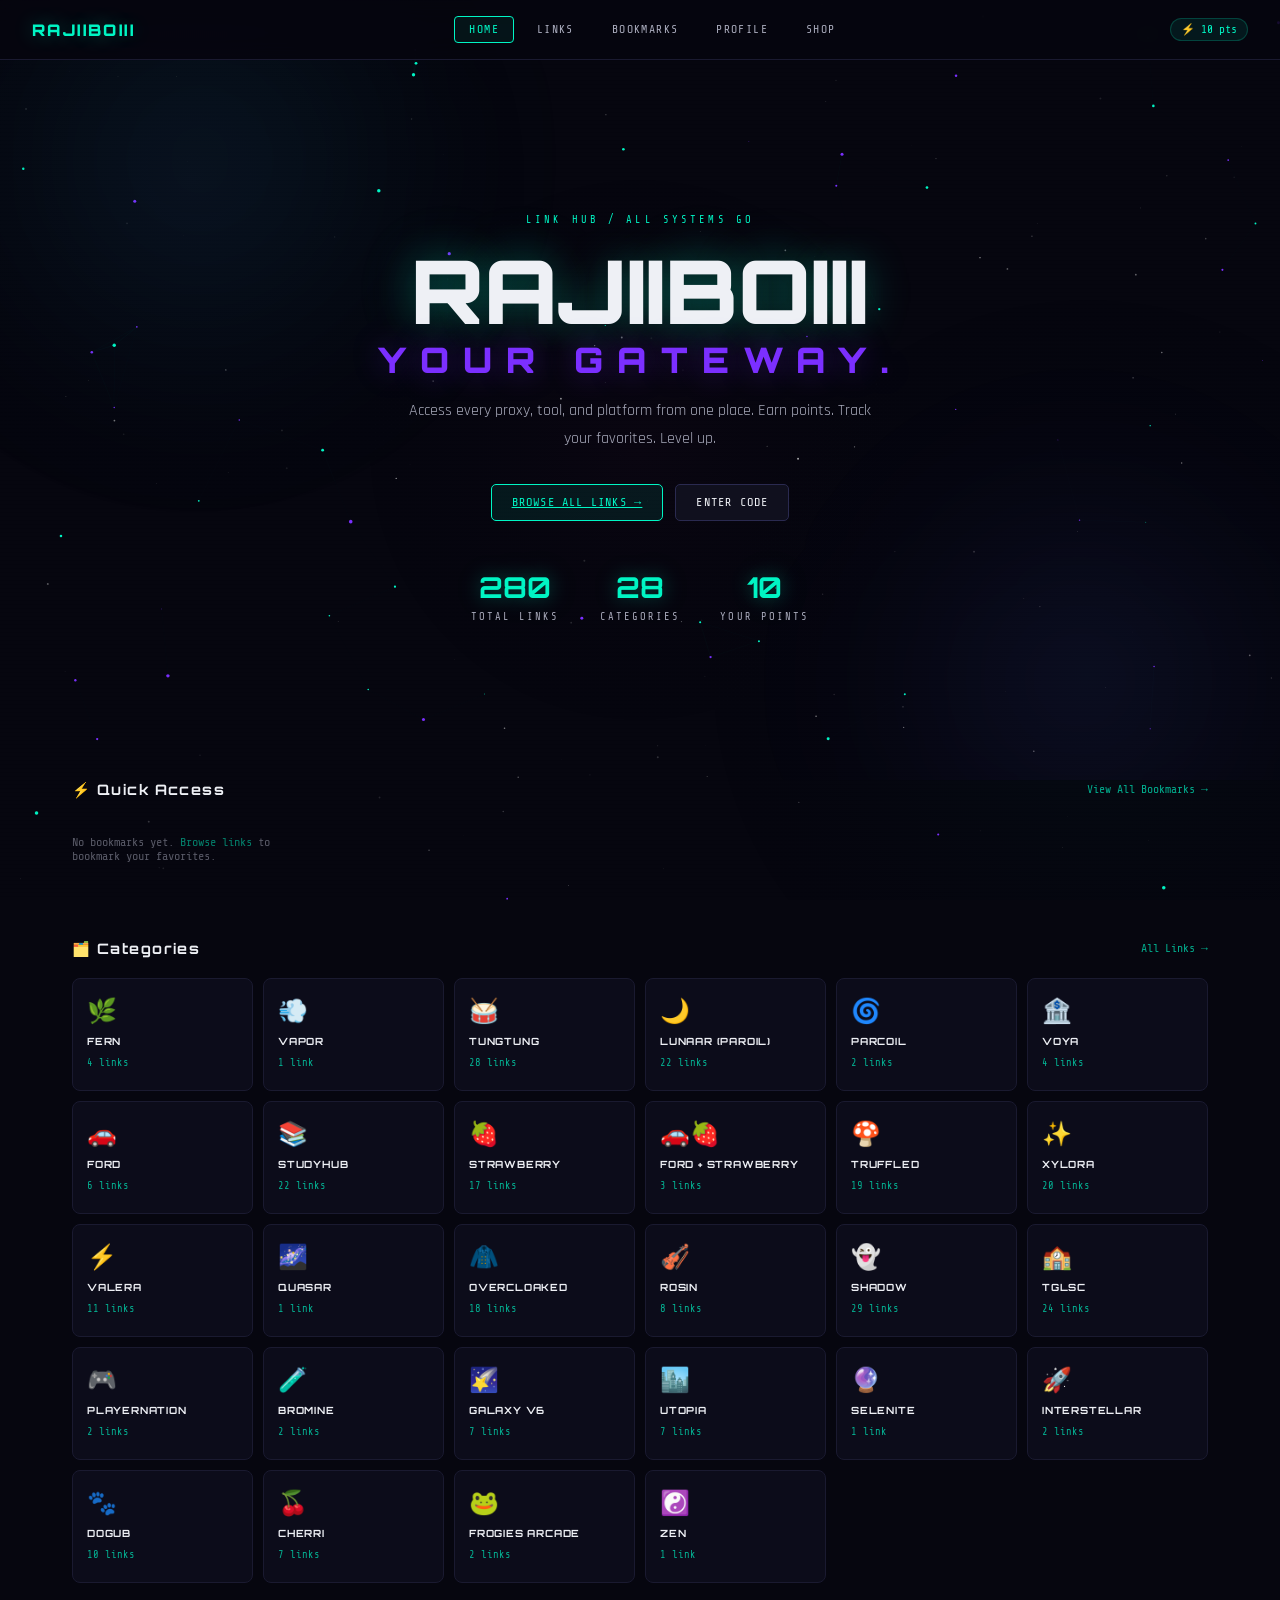
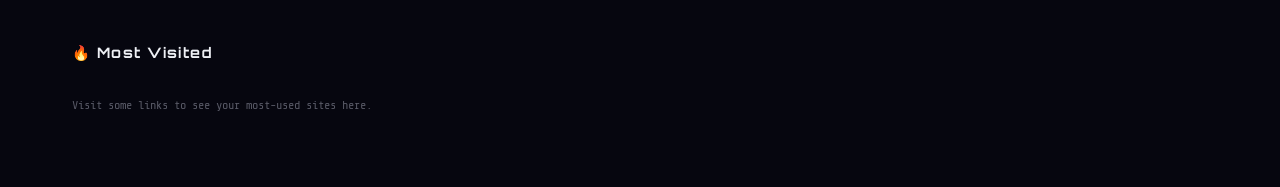
==== V1.1/index.html @ 8912cf73 "Add files via upload" ====
<!DOCTYPE html>
<html lang="en">
<head>
  <meta charset="UTF-8">
  <meta name="viewport" content="width=device-width, initial-scale=1.0">
  <title>RAJIIBOIII — Hub</title>
  <link rel="stylesheet" href="css/shared.css">
  <link rel="stylesheet" href="css/home.css">
</head>
<body>
  <canvas id="bg-canvas"></canvas>
  <div class="scanline"></div>
  <div id="toast-container"></div>

  <!-- NAV -->
  <nav>
    <a href="index.html" class="nav-logo">RAJIIBOIII</a>
    <div class="nav-links">
      <a href="index.html" class="active">Home</a>
      <a href="pages/links.html">Links</a>
      <a href="pages/bookmarks.html">Bookmarks</a>
      <a href="pages/profile.html">Profile</a>
      <a href="pages/coming-soon.html">Shop</a>
    </div>
    <div class="nav-right">
      <span id="points-display">⚡ 0 pts</span>
      <span id="title-badge"></span>
    </div>
  </nav>

  <div class="page-wrap">
    <!-- HERO -->
    <section class="hero">
      <div class="hero-glow glow-1"></div>
      <div class="hero-glow glow-2"></div>
      <div class="hero-inner">
        <div class="hero-label">LINK HUB / ALL SYSTEMS GO</div>
        <h1 class="hero-title">
          <span class="hero-name">RAJIIBOIII</span><br>
          <span class="hero-sub">YOUR GATEWAY.</span>
        </h1>
        <p class="hero-desc">Access every proxy, tool, and platform from one place. Earn points. Track your favorites. Level up.</p>
        <div class="hero-actions">
          <a href="pages/links.html" class="btn primary">Browse All Links →</a>
          <button class="btn" onclick="openCodeModal()">Enter Code</button>
        </div>
        <div class="hero-stats">
          <div class="stat-item">
            <span class="stat-num" id="total-links-count">—</span>
            <span class="stat-label">Total Links</span>
          </div>
          <div class="stat-item">
            <span class="stat-num" id="total-cats-count">—</span>
            <span class="stat-label">Categories</span>
          </div>
          <div class="stat-item">
            <span class="stat-num" id="user-pts-count">—</span>
            <span class="stat-label">Your Points</span>
          </div>
        </div>
      </div>
    </section>

    <!-- QUICK ACCESS (bookmarks) -->
    <section class="section">
      <div class="section-header">
        <h2 class="section-title">⚡ Quick Access</h2>
        <a href="pages/bookmarks.html" class="section-link">View All Bookmarks →</a>
      </div>
      <div id="quick-bookmarks" class="quick-grid">
        <div class="empty-state" id="bm-empty">No bookmarks yet. <a href="pages/links.html">Browse links</a> to bookmark your favorites.</div>
      </div>
    </section>

    <!-- CATEGORY PREVIEW GRID -->
    <section class="section">
      <div class="section-header">
        <h2 class="section-title">🗂️ Categories</h2>
        <a href="pages/links.html" class="section-link">All Links →</a>
      </div>
      <div id="cat-grid" class="cat-grid"></div>
    </section>

    <!-- MOST VISITED -->
    <section class="section">
      <div class="section-header">
        <h2 class="section-title">🔥 Most Visited</h2>
      </div>
      <div id="most-visited" class="most-visited">
        <div class="empty-state" id="mv-empty">Visit some links to see your most-used sites here.</div>
      </div>
    </section>
  </div>

  <!-- CODE MODAL -->
  <div class="modal-overlay" id="code-modal">
    <div class="modal">
      <button class="modal-close" onclick="closeModal('code-modal')">✕</button>
      <h2>🔑 Enter Code</h2>
      <p style="font-size:0.85rem;color:var(--text);margin-bottom:16px;">Got a secret code? Enter it below to unlock a title and bonus points.</p>
      <input class="input-field" id="code-input" type="text" placeholder="Enter your code..." style="margin-bottom:12px;" onkeydown="if(event.key==='Enter') submitCode()">
      <button class="btn primary" onclick="submitCode()" style="width:100%">Redeem Code</button>
      <div id="code-result" style="margin-top:12px;font-size:0.8rem;font-family:'Share Tech Mono',monospace;"></div>
    </div>
  </div>

  <script src="js/links-data.js"></script>
  <script src="js/state.js"></script>
  <script src="js/ui.js"></script>
  <script src="js/home.js"></script>
</body>
</html>
---- V1.1/css/shared.css ----
@import url('https://fonts.googleapis.com/css2?family=Share+Tech+Mono&family=Orbitron:wght@400;700;900&family=Rajdhani:wght@400;600;700&display=swap');

:root {
  --bg: #06060f;
  --surface: #0c0c1a;
  --surface2: #10101e;
  --border: #1a1a30;
  --border-bright: #2a2a50;
  --accent: #00f5c4;
  --accent2: #7b2fff;
  --accent3: #ff2fa0;
  --text: #a8aabb;
  --text-bright: #eef0f5;
  --glow-teal: 0 0 20px #00f5c455, 0 0 60px #00f5c422;
  --glow-purple: 0 0 20px #7b2fff55, 0 0 60px #7b2fff22;
}

*, *::before, *::after { box-sizing: border-box; margin: 0; padding: 0; }

html { scroll-behavior: smooth; }

body {
  background: var(--bg);
  color: var(--text);
  font-family: 'Rajdhani', sans-serif;
  min-height: 100vh;
  overflow-x: hidden;
}

/* ---- CANVAS BG ---- */
#bg-canvas {
  position: fixed;
  inset: 0;
  z-index: 0;
  pointer-events: none;
}

/* ---- SCANLINE ---- */
.scanline {
  position: fixed;
  inset: 0;
  z-index: 1;
  pointer-events: none;
  background: repeating-linear-gradient(0deg, transparent, transparent 3px, rgba(0,0,0,0.04) 3px, rgba(0,0,0,0.04) 4px);
  animation: scanMove 8s linear infinite;
}
@keyframes scanMove {
  0% { background-position: 0 0; }
  100% { background-position: 0 100px; }
}

/* ---- WRAPPER ---- */
.page-wrap {
  position: relative;
  z-index: 2;
  min-height: 100vh;
}

/* ---- NAV ---- */
nav {
  display: flex;
  align-items: center;
  justify-content: space-between;
  padding: 16px 32px;
  border-bottom: 1px solid var(--border);
  backdrop-filter: blur(12px);
  background: rgba(6,6,15,0.7);
  position: sticky;
  top: 0;
  z-index: 100;
}

.nav-logo {
  font-family: 'Orbitron', monospace;
  font-weight: 900;
  font-size: 1rem;
  letter-spacing: 0.15em;
  color: var(--accent);
  text-shadow: var(--glow-teal);
  text-decoration: none;
}

.nav-links {
  display: flex;
  gap: 8px;
  align-items: center;
}

.nav-links a {
  font-family: 'Share Tech Mono', monospace;
  font-size: 0.72rem;
  letter-spacing: 0.12em;
  color: var(--text);
  text-decoration: none;
  padding: 6px 14px;
  border: 1px solid transparent;
  border-radius: 4px;
  transition: all 0.2s;
  text-transform: uppercase;
}

.nav-links a:hover, .nav-links a.active {
  color: var(--accent);
  border-color: var(--accent);
  background: rgba(0,245,196,0.06);
}

.nav-right {
  display: flex;
  align-items: center;
  gap: 12px;
}

#points-display {
  font-family: 'Share Tech Mono', monospace;
  font-size: 0.7rem;
  color: var(--accent);
  background: rgba(0,245,196,0.08);
  border: 1px solid rgba(0,245,196,0.2);
  padding: 4px 10px;
  border-radius: 99px;
}

#title-badge {
  font-family: 'Orbitron', monospace;
  font-size: 0.6rem;
  font-weight: 700;
  letter-spacing: 0.15em;
  color: #fff;
  background: linear-gradient(135deg, var(--accent2), var(--accent3));
  padding: 3px 10px;
  border-radius: 99px;
  display: none;
}

/* ---- TOAST ---- */
#toast-container {
  position: fixed;
  bottom: 24px;
  right: 24px;
  z-index: 9999;
  display: flex;
  flex-direction: column;
  gap: 8px;
  align-items: flex-end;
}

.toast {
  font-family: 'Share Tech Mono', monospace;
  font-size: 0.72rem;
  padding: 10px 18px;
  border-radius: 6px;
  border: 1px solid var(--border-bright);
  background: var(--surface2);
  color: var(--text-bright);
  animation: toastIn 0.3s ease, toastOut 0.3s ease 2.7s forwards;
  max-width: 300px;
}
.toast.achievement {
  border-color: var(--accent);
  color: var(--accent);
  background: rgba(0,245,196,0.08);
  box-shadow: var(--glow-teal);
}
.toast.success {
  border-color: var(--accent);
  color: var(--accent);
}
.toast.error {
  border-color: var(--accent3);
  color: var(--accent3);
}

@keyframes toastIn {
  from { opacity: 0; transform: translateX(30px); }
  to { opacity: 1; transform: translateX(0); }
}
@keyframes toastOut {
  from { opacity: 1; transform: translateX(0); }
  to { opacity: 0; transform: translateX(30px); }
}

/* ---- MODAL ---- */
.modal-overlay {
  position: fixed;
  inset: 0;
  background: rgba(6,6,15,0.85);
  backdrop-filter: blur(8px);
  z-index: 500;
  display: flex;
  align-items: center;
  justify-content: center;
  opacity: 0;
  pointer-events: none;
  transition: opacity 0.25s;
}
.modal-overlay.open {
  opacity: 1;
  pointer-events: all;
}
.modal {
  background: var(--surface);
  border: 1px solid var(--border-bright);
  border-radius: 10px;
  padding: 32px;
  width: min(440px, 90vw);
  position: relative;
  transform: translateY(20px);
  transition: transform 0.25s;
}
.modal-overlay.open .modal {
  transform: translateY(0);
}
.modal h2 {
  font-family: 'Orbitron', monospace;
  font-size: 1rem;
  color: var(--text-bright);
  margin-bottom: 20px;
  letter-spacing: 0.1em;
}
.modal-close {
  position: absolute;
  top: 16px; right: 16px;
  background: none; border: none;
  color: var(--text); font-size: 1.2rem;
  cursor: pointer; line-height: 1;
}
.modal-close:hover { color: var(--accent3); }

/* ---- BUTTONS ---- */
.btn {
  font-family: 'Share Tech Mono', monospace;
  font-size: 0.75rem;
  letter-spacing: 0.1em;
  padding: 10px 20px;
  border-radius: 5px;
  border: 1px solid var(--border-bright);
  background: var(--surface2);
  color: var(--text-bright);
  cursor: pointer;
  transition: all 0.2s;
  text-transform: uppercase;
}
.btn:hover {
  border-color: var(--accent);
  color: var(--accent);
  background: rgba(0,245,196,0.06);
}
.btn.primary {
  border-color: var(--accent);
  color: var(--accent);
  background: rgba(0,245,196,0.08);
}
.btn.primary:hover {
  background: rgba(0,245,196,0.15);
  box-shadow: var(--glow-teal);
}

/* ---- INPUTS ---- */
.input-field {
  width: 100%;
  background: var(--surface2);
  border: 1px solid var(--border-bright);
  border-radius: 5px;
  color: var(--text-bright);
  font-family: 'Share Tech Mono', monospace;
  font-size: 0.8rem;
  padding: 10px 14px;
  outline: none;
  transition: border-color 0.2s;
}
.input-field:focus { border-color: var(--accent); }
.input-field::placeholder { color: #444; }
---- V1.1/css/home.css ----
.hero {
  position: relative;
  min-height: 80vh;
  display: flex;
  align-items: center;
  justify-content: center;
  overflow: hidden;
  padding: 80px 32px;
}

.hero-glow {
  position: absolute;
  border-radius: 50%;
  filter: blur(80px);
  pointer-events: none;
}
.glow-1 {
  width: 600px; height: 600px;
  top: -200px; left: -100px;
  background: radial-gradient(circle, rgba(0,245,196,0.07) 0%, transparent 70%);
  animation: floatGlow 8s ease-in-out infinite alternate;
}
.glow-2 {
  width: 500px; height: 500px;
  bottom: -150px; right: -50px;
  background: radial-gradient(circle, rgba(123,47,255,0.08) 0%, transparent 70%);
  animation: floatGlow 10s ease-in-out infinite alternate-reverse;
}
@keyframes floatGlow {
  from { transform: translate(0, 0) scale(1); }
  to { transform: translate(30px, 20px) scale(1.1); }
}

.hero-inner {
  max-width: 700px;
  text-align: center;
  position: relative;
}

.hero-label {
  font-family: 'Share Tech Mono', monospace;
  font-size: 0.65rem;
  letter-spacing: 0.3em;
  color: var(--accent);
  text-transform: uppercase;
  margin-bottom: 20px;
  opacity: 0;
  animation: fadeUp 0.6s ease 0.2s forwards;
}

.hero-title {
  font-family: 'Orbitron', monospace;
  font-weight: 900;
  font-size: clamp(2.8rem, 8vw, 5.5rem);
  line-height: 1;
  margin-bottom: 20px;
  opacity: 0;
  animation: fadeUp 0.6s ease 0.4s forwards;
}

.hero-name {
  color: var(--text-bright);
  text-shadow: 0 0 40px rgba(0,245,196,0.3), 0 0 80px rgba(0,245,196,0.1);
}

.hero-sub {
  font-size: 40%;
  color: var(--accent2);
  letter-spacing: 0.4em;
  display: block;
  margin-top: 8px;
  text-shadow: 0 0 30px rgba(123,47,255,0.4);
}

.hero-desc {
  font-size: 1rem;
  line-height: 1.7;
  color: var(--text);
  max-width: 480px;
  margin: 0 auto 32px;
  opacity: 0;
  animation: fadeUp 0.6s ease 0.6s forwards;
}

.hero-actions {
  display: flex;
  gap: 12px;
  justify-content: center;
  flex-wrap: wrap;
  margin-bottom: 48px;
  opacity: 0;
  animation: fadeUp 0.6s ease 0.8s forwards;
}

.hero-stats {
  display: flex;
  gap: 40px;
  justify-content: center;
  flex-wrap: wrap;
  opacity: 0;
  animation: fadeUp 0.6s ease 1s forwards;
}

.stat-item {
  text-align: center;
}
.stat-num {
  display: block;
  font-family: 'Orbitron', monospace;
  font-size: 1.8rem;
  font-weight: 700;
  color: var(--accent);
  text-shadow: var(--glow-teal);
}
.stat-label {
  font-family: 'Share Tech Mono', monospace;
  font-size: 0.65rem;
  letter-spacing: 0.2em;
  color: var(--text);
  text-transform: uppercase;
}

@keyframes fadeUp {
  from { opacity: 0; transform: translateY(20px); }
  to { opacity: 1; transform: translateY(0); }
}

/* SECTION */
.section {
  max-width: 1200px;
  margin: 0 auto 60px;
  padding: 0 32px;
}

.section-header {
  display: flex;
  align-items: center;
  justify-content: space-between;
  margin-bottom: 20px;
}

.section-title {
  font-family: 'Orbitron', monospace;
  font-size: 0.9rem;
  font-weight: 700;
  color: var(--text-bright);
  letter-spacing: 0.1em;
}

.section-link {
  font-family: 'Share Tech Mono', monospace;
  font-size: 0.72rem;
  color: var(--accent);
  text-decoration: none;
  opacity: 0.7;
  transition: opacity 0.2s;
}
.section-link:hover { opacity: 1; }

/* QUICK BOOKMARKS */
.quick-grid {
  display: grid;
  grid-template-columns: repeat(auto-fill, minmax(200px, 1fr));
  gap: 10px;
}

.quick-bm {
  display: flex;
  align-items: center;
  gap: 10px;
  padding: 12px 14px;
  background: var(--surface);
  border: 1px solid var(--border);
  border-radius: 6px;
  text-decoration: none;
  color: var(--text);
  font-family: 'Share Tech Mono', monospace;
  font-size: 0.72rem;
  transition: all 0.2s;
  overflow: hidden;
}
.quick-bm:hover {
  border-color: var(--accent);
  color: var(--accent);
  background: rgba(0,245,196,0.04);
}
.quick-bm span { overflow: hidden; text-overflow: ellipsis; white-space: nowrap; }

/* CAT GRID */
.cat-grid {
  display: grid;
  grid-template-columns: repeat(auto-fill, minmax(160px, 1fr));
  gap: 10px;
}

.cat-card {
  background: var(--surface);
  border: 1px solid var(--border);
  border-radius: 8px;
  padding: 18px 14px;
  cursor: pointer;
  text-decoration: none;
  display: block;
  transition: all 0.22s;
  position: relative;
  overflow: hidden;
}
.cat-card::after {
  content: '';
  position: absolute;
  inset: 0;
  background: linear-gradient(135deg, rgba(0,245,196,0.04) 0%, transparent 70%);
  opacity: 0;
  transition: opacity 0.2s;
}
.cat-card:hover {
  border-color: var(--accent);
  transform: translateY(-2px);
  box-shadow: 0 8px 32px rgba(0,245,196,0.08);
}
.cat-card:hover::after { opacity: 1; }

.cat-emoji { font-size: 1.5rem; display: block; margin-bottom: 8px; }
.cat-name {
  font-family: 'Orbitron', monospace;
  font-size: 0.62rem;
  font-weight: 700;
  letter-spacing: 0.08em;
  color: var(--text-bright);
  text-transform: uppercase;
  display: block;
  margin-bottom: 4px;
}
.cat-count {
  font-family: 'Share Tech Mono', monospace;
  font-size: 0.65rem;
  color: var(--accent);
  opacity: 0.7;
}

/* MOST VISITED */
.most-visited {
  display: flex;
  flex-direction: column;
  gap: 6px;
}
.mv-item {
  display: flex;
  align-items: center;
  gap: 12px;
  padding: 10px 14px;
  background: var(--surface);
  border: 1px solid var(--border);
  border-radius: 6px;
  text-decoration: none;
  transition: all 0.2s;
}
.mv-item:hover { border-color: var(--border-bright); }
.mv-rank {
  font-family: 'Orbitron', monospace;
  font-size: 0.65rem;
  color: var(--accent2);
  min-width: 24px;
}
.mv-url {
  font-family: 'Share Tech Mono', monospace;
  font-size: 0.75rem;
  color: var(--text);
  flex: 1;
  overflow: hidden;
  text-overflow: ellipsis;
  white-space: nowrap;
}
.mv-item:hover .mv-url { color: var(--accent); }
.mv-count {
  font-family: 'Share Tech Mono', monospace;
  font-size: 0.65rem;
  color: var(--text);
  opacity: 0.5;
  white-space: nowrap;
}

.empty-state {
  font-family: 'Share Tech Mono', monospace;
  font-size: 0.75rem;
  color: var(--text);
  opacity: 0.5;
  padding: 16px 0;
}
.empty-state a { color: var(--accent); text-decoration: none; }
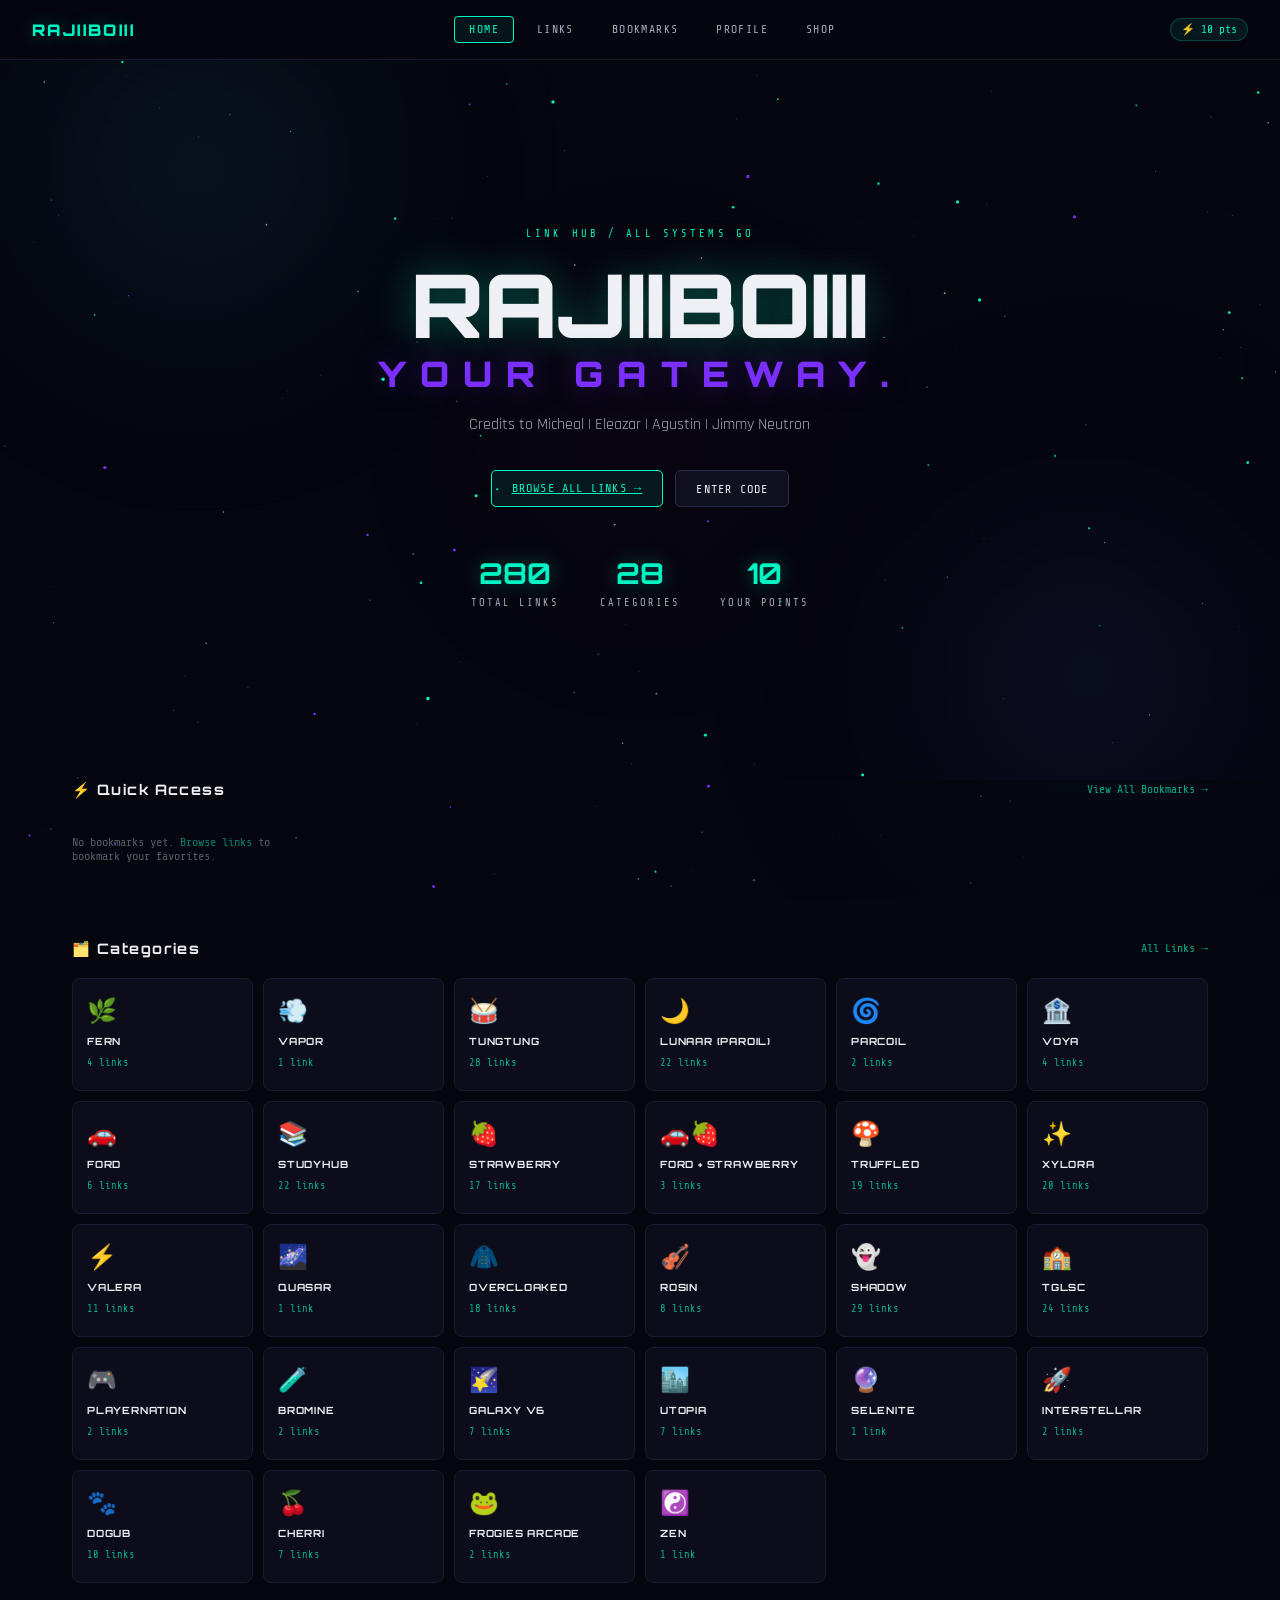
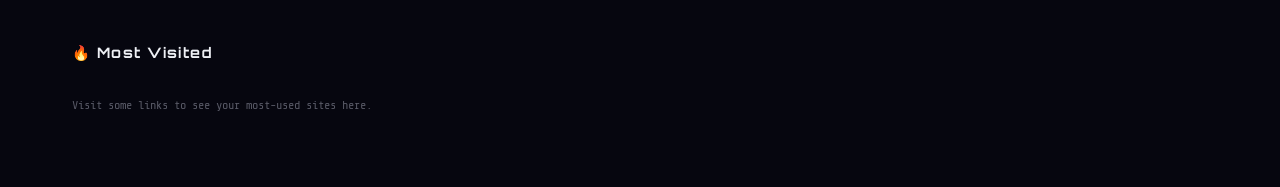
==== commit d49b7aa6: "Update index.html" ====
--- a/V1.1/index.html
+++ b/V1.1/index.html
@@ -39,7 +39,7 @@
           <span class="hero-name">RAJIIBOIII</span><br>
           <span class="hero-sub">YOUR GATEWAY.</span>
         </h1>
-        <p class="hero-desc">Access every proxy, tool, and platform from one place. Earn points. Track your favorites. Level up.</p>
+        <p class="hero-desc">Credits to Micheal | Eleazar | Agustin | Jimmy Neutron</p>
         <div class="hero-actions">
           <a href="pages/links.html" class="btn primary">Browse All Links →</a>
           <button class="btn" onclick="openCodeModal()">Enter Code</button>
@@ -109,4 +109,4 @@
   <script src="js/ui.js"></script>
   <script src="js/home.js"></script>
 </body>
-</html>+</html>
